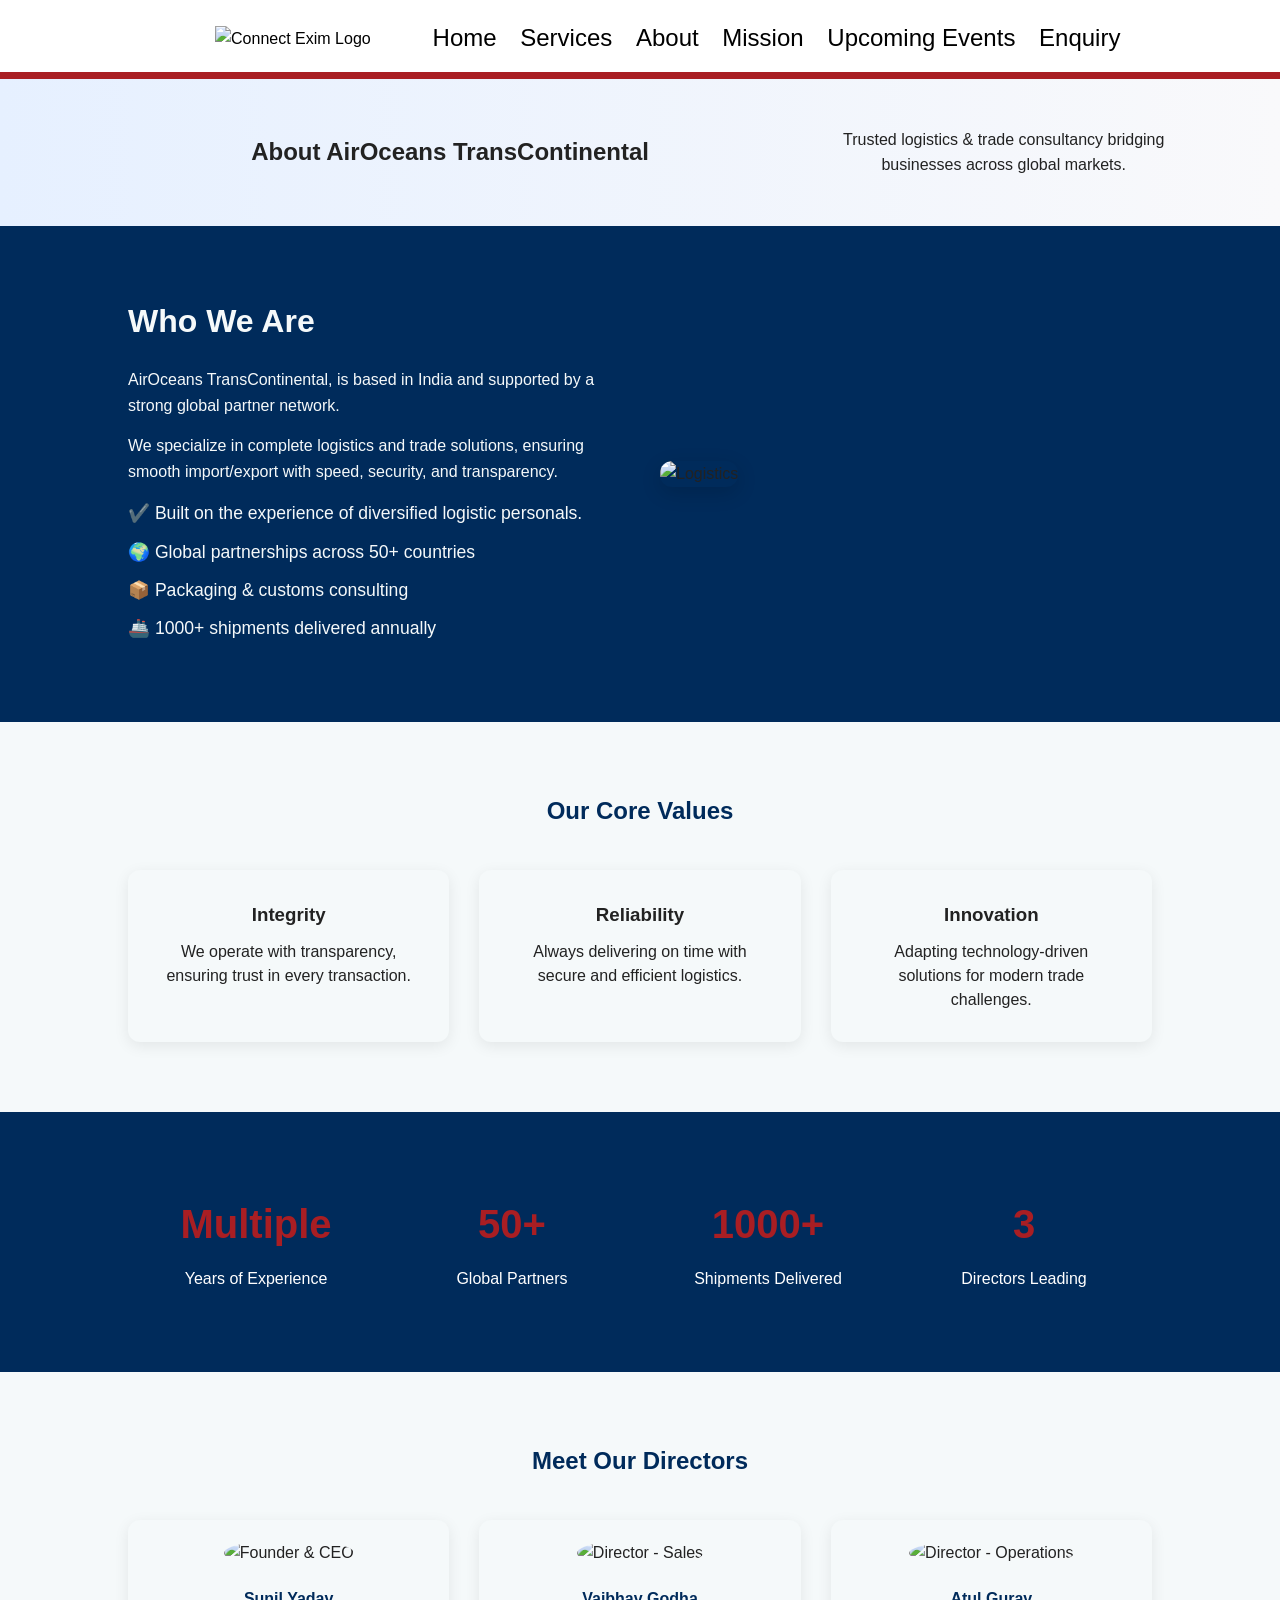
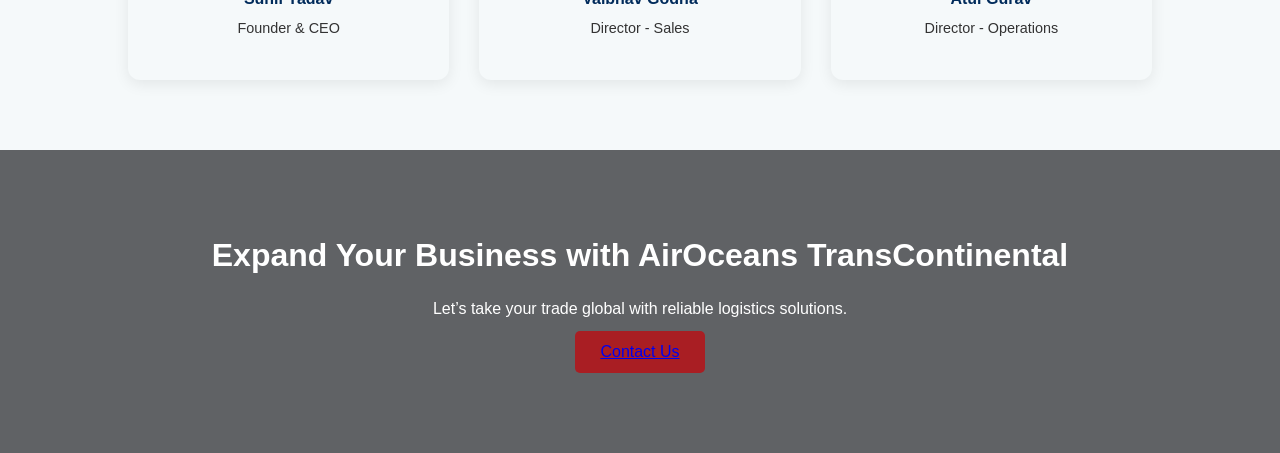
==== about.html @ a8731d44 "Add files via upload" ====
<!DOCTYPE html>
<html lang="en">
<head>
  <meta charset="UTF-8">
  <meta name="viewport" content="width=device-width, initial-scale=1.0">
  <link rel="icon" type="image/png" href="images/logo-white123.png">
  <title>About | AirOceans</title>
  <link rel="stylesheet" href="styles.css">
</head>
<body>

  <!-- HEADER -->
  <header class="site-header">
    <div class="brand">
      <div class="logo">CE</div>
      <div class="logo2">
        <img src="images/logo.png" alt="Connect Exim Logo">
      </div>
    </div>
    <nav>
      <a href="index.html">Home</a>
      <a href="services.html">Services</a>
      <a href="about.html">About</a>
      <a href="mission.html">Mission</a>
      <a href="upcoming-events.html">Upcoming Events</a>
      <a href="enquiry.html">Enquiry</a>
    </nav>
  </header>

  <!-- HERO -->
  <section class="hero">
    <h1>About AirOceans TransContinental</h1>
    <p>Trusted logistics & trade consultancy bridging businesses across global markets.</p>
  </section>

  <!-- ABOUT -->
  <section class="about-container">
    <div class="about-text">
      <h2>Who We Are</h2>
      <p>AirOceans TransContinental, is based in India and supported by a strong global partner network.</p>
      <p>We specialize in complete logistics and trade solutions, ensuring smooth import/export with speed, security, and transparency.</p>
      <ul>
        <li>✔️ Built on the experience of diversified logistic personals.</li>
        <li>🌍 Global partnerships across 50+ countries</li>
        <li>📦 Packaging & customs consulting</li>
        <li>🚢 1000+ shipments delivered annually</li>
      </ul>
    </div>
    <div class="about-img">
      <img src="images/about/logistics.png" alt="Logistics">
    </div>
  </section>

  <!-- VALUES -->
  <section class="values">
    <h2>Our Core Values</h2>
    <div class="value-grid">
      <div class="value-card">
        <h3>Integrity</h3>
        <p>We operate with transparency, ensuring trust in every transaction.</p>
      </div>
      <div class="value-card">
        <h3>Reliability</h3>
        <p>Always delivering on time with secure and efficient logistics.</p>
      </div>
      <div class="value-card">
        <h3>Innovation</h3>
        <p>Adapting technology-driven solutions for modern trade challenges.</p>
      </div>
    </div>
  </section>

  <!-- STATS -->
  <section class="stats">
    <div class="stat-card">
      <h3>Multiple</h3>
      <p>Years of Experience</p>
    </div>
    <div class="stat-card">
      <h3>50+</h3>
      <p>Global Partners</p>
    </div>
    <div class="stat-card">
      <h3>1000+</h3>
      <p>Shipments Delivered</p>
    </div>
    <div class="stat-card">
      <h3>3</h3>
      <p>Directors Leading</p>
    </div>
  </section>

  <!-- TEAM -->
<section class="team">
  <h2>Meet Our Directors</h2>
  <div class="team-members">
    
    <div class="team-card">
      <img src="images/about/Directors/SunilYadav.png" alt="Founder & CEO">
      <h4>Sunil Yadav</h4>
      <p>Founder & CEO</p>
      <p class="extra">
        I am very passionate about my dream to think big and build a great company so that our performance of work to our valued customers itself becomes our testimonial, that we are the best. Our company is professionally managed, and diversity among our employees makes us a vibrant organization. We are customer-centric and eager to serve valued customers beyond their expectations. We continuously compete with ourselves to set new benchmarks.
      </p>
    </div>

    <div class="team-card">
      <img src="images/about/Directors/VaibhavGodha.png" alt="Director - Sales">
      <h4>Vaibhav Godha</h4>
      <p>Director - Sales</p>
      <p class="extra">
        Our focus is clear: to enable you to be more agile and responsive by efficiently fulfilling your logistics requirements. We aspire to become a vital link in your supply chain, positively impacting business bottom lines. We aim to be a trustworthy partner in your growth and success!
      </p>
    </div>

    <div class="team-card">
      <img src="images/about/Directors/AtulGurav.png" alt="Director - Operations">
      <h4>Atul Gurav</h4>
      <p>Director - Operations</p>
      <p></p>
      <p class="extra">
        Being dedicated to advancing logistics business, we focus on addressing customer needs through rugged, efficient, reliable, and economic analysis, in line with the world’s best practices. We maintain continuous interaction with customers to assess emerging requirements and be ready to build long-term business relationships.
      </p>
    </div>

  </div>
</section>


  

  <!-- CTA -->
  <section class="cta">
    <h2>Expand Your Business with AirOceans TransContinental</h2>
    <p>Let’s take your trade global with reliable logistics solutions.</p>
    <button> <a href="enquiry.html">Contact Us</a></button>
  </section>

</body>
</html>
---- styles.css ----
body {
  margin: 0;
  font-family: Arial, sans-serif;
  line-height: 1.6;
}

.site-header {
  background: #004080;
  color: #fff;
  padding: 10px 20px;
  display: flex;
  justify-content: space-between;
  align-items: center;
}

.site-header nav a {
  color: #fff;
  margin: 0 10px;
  text-decoration: none;
}

.site-header nav a.active {
  font-weight: bold;
  border-bottom: 2px solid #ffcc00;
}

.hero {
  text-align: center;
  padding: 50px 20px;
  background: #f5f5f5;
}

footer {
  text-align: center;
  padding: 10px;
  background: #004080;
  color: white;
  margin-top: 20px;
}

.contact-form {
  display: flex;
  flex-direction: column;
  max-width: 400px;
  margin: auto;
}

.contact-form input,
.contact-form textarea {
  margin: 5px 0;
  padding: 10px;
}

.contact-form button {
  background: #004080;
  color: white;
  padding: 10px;
  border: none;
  cursor: pointer;
}

.contact-form button:hover {
  background: #003060;
}

/* Global Reset */
* {
  margin: 0;
  padding: 0;
  box-sizing: border-box;
  font-family: "Segoe UI", sans-serif;
}

body {
  background-color: #EFF4FD;;
  color: #222;
  line-height: 1.6;
}

/* Header */
.site-header {
  display: flex;
  justify-content: space-between;
  align-items: center;
  padding: 150px;
  padding-top: 15px;
  padding-bottom: 10px;
  background: white;
  color: black;
  border-bottom: 7px solid #A91E23;
}

.site-header .brand {
  display: flex;
  align-items: center;
  gap: 0.8rem;
}

.site-header .logo {
  background: white;
  color: #fff;
  font-weight: bold;
  font-size: 1.2rem;
  padding: 0.5rem 0.8rem;
  border-radius: 6px;
}

.logo img {
  height: 90px;   /* adjust size */
  width: auto;    /* keeps proportions */
  object-fit: contain;
}

.logo2 img {
  height: 72px;   /* adjust size */
  width: auto;    /* keeps proportions */
  object-fit: contain;
}


.site-header h1 {
  font-size: 1.2rem;
}

.site-header nav a {
  margin: 0 0.6rem;
  color: black;
  text-decoration: none;
  font-weight: 500;
  transition: 0.3s;
  font-size: 24px;
}

.site-header nav a:hover
{
  color: #ffcc00;
}

/* Hero Section */
.hero {
  display: grid;
  grid-template-columns: 2fr 1fr;
  gap: 2rem;
  padding: 3rem 8%;
  background: linear-gradient(to right, #e6f0ff, #f9f9fb);
  align-items: center;
}

.hero-copy h2 {
  font-size: 2rem;
  margin-bottom: 1rem;
  color: #003366;
}

.hero-copy p {
  margin-bottom: 1.5rem;
}

.hero-copy .chip {
  display: inline-block;
  background: #A91E23;
  color: #fff;
  padding: 0.3rem 0.8rem;
  border-radius: 16px;
  font-size: 0.9rem;
  margin-bottom: 0.8rem;
}

.hero-banner img {
  width: 100%;
  height: auto;        /* keeps aspect ratio */
  max-height: 500px;   /* optional: limits the banner height */
  object-fit: cover;   /* crops nicely if needed */
  display: block;
  padding-top: 6px;
}

.hero-actions {
  display: flex;
  gap: 1rem;
}

.cta1 {
  background: #A91E23;
  color: #fff;
  padding: 0.7rem 1.2rem;
  text-decoration: none;
  border-radius: 6px;
  font-weight: bold;
  transition: 0.3s;
}

.cta1:hover {
  background: #A91E23;
}

.btn-ghost {
  border: 2px solid #003366;
  color: #003366;
  padding: 0.6rem 1.1rem;
  text-decoration: none;
  border-radius: 6px;
  transition: 0.3s;
}

.btn-ghost:hover {
  background: #003366;
  color: #fff;
}

/* Card */
.card-quick {
  background: #003366;
  padding: 1.5rem;
  border-radius: 8px;
  box-shadow: 0 5px 20px rgba(0,0,0,0.1);
}

.card-quick h4 {
  margin-bottom: 1rem;
  color: #003366;
}

/* About Page */
:root {
  --primary: #003366;    /* deep professional blue */
  --secondary: #A91E23;  /* coral-orange for highlights and buttons */
  --light: #fdfdfd;      /* soft white background */
  --accent: #A91E23;     /* teal for small highlights/icons */
  --dark: #1a1a1a;       /* dark text for readability */
}

/* ABOUT */
.about-container {
  display: grid;
  grid-template-columns: 1fr 1fr;
  align-items: center;
  gap: 40px;
  padding: 70px 10%;
  background-color: var(--primary);
}
.about-text h2 {
  color: var(--light);
  font-size: 2rem;
  margin-bottom: 20px;
}
.about-text p {
  margin-bottom: 15px;
  line-height: 1.6;
  color: var(--light);
}
.about-text ul {
  list-style: none;
  padding: 0;
}
.about-text ul li {
  margin: 10px 0;
  font-size: 1.1rem;
  color: var(--light);
}
.about-img img {
  width: 100%;
  border-radius: 12px;
  box-shadow: 0 6px 20px rgba(0,0,0,0.15);
}

/* VALUES */
.values {
  background: var(--light);
  padding: 70px 10%;
  text-align: center;
}
.values h2 {
  color: var(--primary);
  margin-bottom: 40px;
}
.value-grid {
  display: flex;
  gap: 30px;
  flex-wrap: wrap;
  justify-content: center;
}
.value-card {
  flex: 1;
  min-width: 250px;
  background: #f5f9fa;
  padding: 30px;
  border-radius: 12px;
  transition: 0.3s;
  box-shadow: 0 4px 15px rgba(0,0,0,0.08);
}
.value-card:hover {
  background: var(--accent);
  color: #fff;
  transform: translateY(-5px);
}
.value-card h3 {
  margin-bottom: 10px;
}
.value-card p {
  line-height: 1.5;
}

/* STATS */
.stats {
  background: var(--primary);
  color: #fff;
  padding: 60px 10%;
  display: flex;
  justify-content: space-around;
  flex-wrap: wrap;
  text-align: center;
}
.stat-card {
  flex: 1;
  min-width: 200px;
  margin: 20px;
}
.stat-card h3 {
  font-size: 2.5rem;
  margin-bottom: 10px;
  color: var(--secondary);
}
.stat-card p {
  font-size: 1rem;
}

/* TEAM */
:root {
  --primary: #002b5b;
  --dark: #333;
  --light: #f5f9fa;
}

/* TEAM SECTION */
.team {
  padding: 70px 10%;
  background: var(--light);
  text-align: center;
}
.team h2 {
  margin-bottom: 40px;
  color: var(--primary);
}

/* TEAM MEMBERS GRID */
.team-members {
  display: grid;
  grid-template-columns: repeat(auto-fit, minmax(220px, 1fr));
  gap: 30px;
  transition: all 0.3s ease;
}

/* TEAM CARD */
.team-card {
  background: #f5f9fa;
  padding: 20px;
  border-radius: 12px;
  box-shadow: 0 4px 15px rgba(0,0,0,0.08);
  transition: transform 0.3s, box-shadow 0.3s, opacity 0.3s;
  position: relative;
  overflow: hidden;
  text-align: center;
}

/* IMAGE & TEXT */
.team-card img {
  width: 200px;   /* larger by default */
  height: 200px;  /* larger by default */
  border-radius: 50%;
  margin-bottom: 15px;
}
.team-card h4 {
  margin: 5px 0;
  color: var(--primary);
}
.team-card p {
  font-size: 0.9rem;
  margin-bottom: 10px;
  color: var(--dark);
}

/* EXTRA DETAILS - HIDDEN BY DEFAULT */
.team-card p.extra {
  font-size: 0.85rem;
  color: #555;
  max-height: 0;
  overflow: hidden;
  opacity: 0;
  transition: max-height 0.4s ease, opacity 0.4s ease;
  text-align: justify;
}

/* HOVER EFFECT */
.team-card:hover {
  transform: scale(1.15);  /* grow hovered card */
  box-shadow: 0 6px 20px rgba(0,0,0,0.15);
  z-index: 2;
}

/* SHOW FULL EXTRA DETAILS ON HOVER */
.team-card:hover p.extra {
  max-height: none;  /* display entire content */
  opacity: 1;
}

/* SHRINK OTHER CARDS MORE */
.team-members:hover .team-card:not(:hover) {
  transform: scale(0.85);
  opacity: 0.6;
}


/* CTA */
.cta {
  background: linear-gradient(rgba(0,0,0,0.6), rgba(0,0,0,0.6)),
              url('images/Gemini_Generated_Image_unb4iyunb4iyunb4.png') center/cover no-repeat;
  padding: 80px 10%;
  text-align: center;
  color: #fff;
  transition: background-color 1.4s;
}

.cta:hover {
  background-color: #003366; /* overlay color on hover */
}

.cta h2 {
  font-size: 2rem;
  margin-bottom: 15px;
}
.cta button {
  padding: 12px 25px;
  background: var(--secondary);
  color: #fff;
  border: none;
  border-radius: 5px;
  font-size: 1rem;
  cursor: pointer;
  transition: 0.7s;
  margin-top: 10px;
}
.cta button:hover {
  background-color: var(--primary);;
}

/* RESPONSIVE */
@media (max-width: 768px) {
  .about-container {
    grid-template-columns: 1fr;
    text-align: center;
  }
  .about-text ul {
    text-align: left;
  }
  .stats {
    flex-direction: column;
  }
}


/* Services Section */

.service-card {
  display: block;                /* makes link behave like a card */
  background: #fff;
  padding: 20px;
  border-radius: 12px;
  text-decoration: none;         /* remove underline */
  color: inherit;                /* use normal text color */
  box-shadow: 0 4px 10px rgba(0,0,0,0.1);
  transition: transform 0.2s ease, box-shadow 0.2s ease;
}

.service-card:hover {
  transform: translateY(-5px);
  box-shadow: 0 8px 20px rgba(0,0,0,0.15);
}

.services {
  padding: 3rem 8%;
  background: #f9f9f9; /* subtle background to make cards pop */
}

.services h2 {
  text-align: center;
  margin-bottom: 2rem;
  color: #003366;
  font-size: 2rem;
  font-weight: 700;
}

/* Services Grid */
.service-grid {
  display: grid;
  grid-template-columns: repeat(auto-fit, minmax(260px, 1fr));
  gap: 2rem;
  margin: 2rem 0;
  padding: 0 1rem;
}

/* Service Card */
.service-card {
  background: #A91E23;
  padding: 2rem 1.5rem;
  border-radius: 16px;
  box-shadow: 0 6px 18px rgba(0, 0, 0, 0.08);
  text-align: center;
  transition: transform 0.35s ease, box-shadow 0.35s ease;
  cursor: pointer;
  position: relative;
  overflow: hidden;
}

/* Hover effect */
.service-card:hover {
  transform: translateY(-10px);
  box-shadow: 0 12px 28px rgba(0, 0, 0, 0.15);
}

/* Decorative hover border glow */
.service-card::before {
  content: "";
  position: absolute;
  inset: 0;
  border-radius: 16px;
  padding: 2px;
  background: linear-gradient(135deg, #0056b3, #00bcd4);
  -webkit-mask: linear-gradient(#fff 0 0) content-box, linear-gradient(#fff 0 0);
  -webkit-mask-composite: destination-out;
  mask-composite: exclude;
  opacity: 0;
  transition: opacity 0.4s ease;
}

.service-card:hover::before {
  opacity: 1;
}

/* Subtle gradient overlay */
.service-card::after {
  content: "";
  position: absolute;
  inset: 0;
  border-radius: 16px;
  background: linear-gradient(to bottom, rgba(0,0,0,0.15), rgba(0,0,0,0.35));
  opacity: 0.6;
  pointer-events: none;
}

/* Images */
.service-card img.service-icon {
  width: 100%;
  height: 180px;
  object-fit: cover;
  margin-bottom: 1.2rem;
  border-radius: 12px;
  transition: transform 0.35s ease, filter 0.35s ease;
  z-index: 1;
  position: relative;
}

.service-card:hover img.service-icon {
  transform: scale(1.08);
  filter: brightness(1.05);
}

/* Titles */
.service-card h3 {
  margin-bottom: 0.6rem;
  color: #fff;
  font-size: 1.5rem;
  font-weight: 700;
  letter-spacing: 0.5px;
  position: relative;
  z-index: 2;
}

/* Description */
.service-card p {
  font-size: 1rem;
  color: #f5f5f5;
  line-height: 1.6;
  margin: 0 auto 1.5rem;
  max-width: 90%;
  position: relative;
  z-index: 2;
}

/* CTA Button */
.service-card a.btn {
  display: inline-block;
  background: #00bcd4;
  color: #fff;
  font-weight: 600;
  padding: 0.6rem 1.4rem;
  border-radius: 30px;
  text-decoration: none;
  transition: background 0.3s ease, transform 0.3s ease;
  z-index: 2;
  position: relative;
}

.service-card a.btn:hover {
  background: #0056b3;
  transform: translateY(-3px);
}



/* Mission */
.mission {
  padding: 3rem 8%;
  text-align: center;
}

.mission h2 {
  color: #003366;
  margin-bottom: 1rem;
}

/* Responsive */
@media (max-width: 640px) {
  .footer-container {
    grid-template-columns: 1fr;
    text-align: center;
  }

  .legal-logo {
    margin: 0.3rem auto;
  }
}

/* Enquiry / Contact Form */
.contact-section {
  max-width: 1100px;
  margin: 3rem auto;
  display: grid;
  grid-template-columns: 1fr 400px;
  gap: 2rem;
  padding: 0 8%;
}

.contact-form {
  background: #fff;
  padding: 2rem;
  border-radius: 10px;
  box-shadow: 0 4px 12px rgba(0,0,0,0.08);
  display: flex;
  flex-direction: column;
  gap: 1rem;
}

.contact-form h3 {
  color: #003366;
  margin-bottom: 1rem;
  font-size: 1.5rem;
}

.contact-form label {
  font-weight: 600;
  margin-bottom: 0.3rem;
  display: block;
}

.contact-form input,
.contact-form textarea,
.contact-form select {
  width: 100%;
  padding: 0.8rem 1rem;
  border: 1px solid #ccc;
  border-radius: 6px;
  font-size: 0.95rem;
  transition: 0.2s;
}

.contact-form input:focus,
.contact-form textarea:focus,
.contact-form select:focus {
  border-color: #A91E23;
  outline: none;
  box-shadow: 0 0 0 2px rgba(255,102,0,0.15);
}

.contact-form textarea {
  min-height: 120px;
  resize: vertical;
}

.contact-form .form-actions {
  display: flex;
  gap: 1rem;
  margin-top: 0.5rem;
}

.contact-form button {
  padding: 0.8rem 1.2rem;
  font-weight: bold;
  border-radius: 6px;
  border: none;
  cursor: pointer;
  transition: 0.3s;
}

.contact-form .btn-submit {
  background: #A91E23;
  color: #fff;
}

.contact-form .btn-submit:hover {
  background: #e65500;
}

.contact-form .btn-reset {
  background: transparent;
  border: 2px solid #003366;
  color: #003366;
}

.contact-form .btn-reset:hover {
  background: #003366;
  color: #fff;
}

.contact-info {
  background: #003366;
  color: white;
  border-radius: 10px;
  padding: 1.5rem;
  display: flex;
  flex-direction: column;
  gap: 1rem;
}

.contact-info h4 {
  color: #003366;
  margin-bottom: 0.5rem;
}

.contact-info a {
  color: #003366;
  text-decoration: none;
}

.contact-info a:hover {
  text-decoration: underline;
}

.map {
  width: 100%;
  height: 200px;
  border-radius: 8px;
  background: linear-gradient(to bottom, #dce6ff, #fff);
  display: flex;
  align-items: center;
  justify-content: center;
  color: #6b7280;
  font-weight: 600;
  margin-top: 1rem;
}

/* Responsive */
@media (max-width: 980px) {
  .contact-section {
    grid-template-columns: 1fr;
  }
}

/* Footer */
.footer-divider {
  display: flex;
  justify-content: center;
  align-items: center;
  flex-wrap: wrap;             /* makes logos wrap on smaller screens */
  gap: 2rem;
  padding: 1rem 0;
  background: #fff;            /* white background */
  border-top: 2px solid #ccc;  /* optional light gray line */
  border-bottom: 2px solid #ccc;           /* match footer background */
}

.footer-divider img {
  height: 50px;                /* adjust logo size */
  object-fit: contain;
  filter: none;                /* show logos in original colors */
  transition: transform 0.3s ease;
}

.footer-divider img:hover {
  transform: scale(1.1);       /* zoom on hover */
}

/* Footer container layout */
.footer-container {
  display: grid;
  grid-template-columns: repeat(auto-fit, minmax(200px, 1fr));
  gap: 2rem;
  max-width: 1200px;
  margin: auto;
  padding: 3rem 8%;
  background: #004080;
  color: #fff;
}

/* Footer headings */
.footer-column h4 {
  font-size: 1rem;
  margin-bottom: 0.8rem;
  color: #fff;
  padding-top: 20px;
}

/* Footer text & links */
.footer-column p,
.footer-column a {
  font-size: 0.9rem;
  margin-bottom: 0.4rem;
  color: #fff;
  text-decoration: none;
}

.footer-column a:hover {
  color: #ff6600;
}

/* Brand logo */
.footer-logo {
  width: 300px;
  height: auto;
  margin-bottom: 1rem;
  border-radius: 20px;
}

/* Legal logos */
.legal-logo {
  width: 120px;
  margin: 0.4rem 0.4rem 0 0;
}

/* Footer bottom */
.footer-bottom {
  text-align: center;
  padding: 10px;
  margin-top: 1rem;
  font-size: 0.85rem;
  color: #dbeafe;
}

/* Social icons */
.social-icons {
  margin-top: 0.5rem;
  font-size: 1.9rem;
  color: #fff;
}


/* Slider Section */
.slider {
  position: relative;
  max-width: 100%;
  margin: 7px auto;
  overflow: hidden;
  border-radius: 12px;
  box-shadow: 0 4px 15px rgba(0,0,0,0.2);
}

.slides {
  display: flex;
  transition: transform 0.6s ease-in-out;
  width: 100%;
}

.slide {
  min-width: 100%;
  max-height: 530px;       /* limit slide box height */
  height: 100%;
  box-sizing: border-box;
  display: flex;              
  justify-content: center;    
  align-items: center;        
  overflow: hidden;          /* crop anything overflowing */
}

.slide img {
  width: 98%;
  height: 100%;
  object-fit: cover;        /* keeps image proportional */
  border-radius: 12px;
}


/* Prev / Next buttons */
.slider button {
  position: absolute;
  top: 50%;
  transform: translateY(-50%);
  background: rgba(0,0,0,0.5);
  border: none;
  color: white;
  padding: 12px;
  font-size: 22px;
  cursor: pointer;
  border-radius: 50%;
  z-index: 2;
  transition: background 0.3s;
}

.slider button:hover {
  background: rgba(0,0,0,0.8);
}

.prev { left: 10px; }
.next { right: 10px; }


/* Minimal Journey Section */
.journey {
  background: linear-gradient(120deg, #f8faff, #eaf2ff);
  text-align: center;
  padding: 4rem 8%;
  color: #003366;
}

.journey h2 {
  color: #A91E23;
  font-size: 2rem;
  font-weight: 700;
  margin-bottom: 1rem;
}

.journey p {
  font-size: 1.05rem;
  max-width: 700px;
  margin: 0 auto 2rem;
  color: #003366;
}

.journey-btn {
  display: inline-block;
  background: #A91E23;
  color: white;
  padding: 12px 28px;
  border-radius: 6px;
  font-weight: 600;
  text-decoration: none;
  transition: background 0.3s ease;
}

.journey-btn:hover {
  background: #7e1417;
}
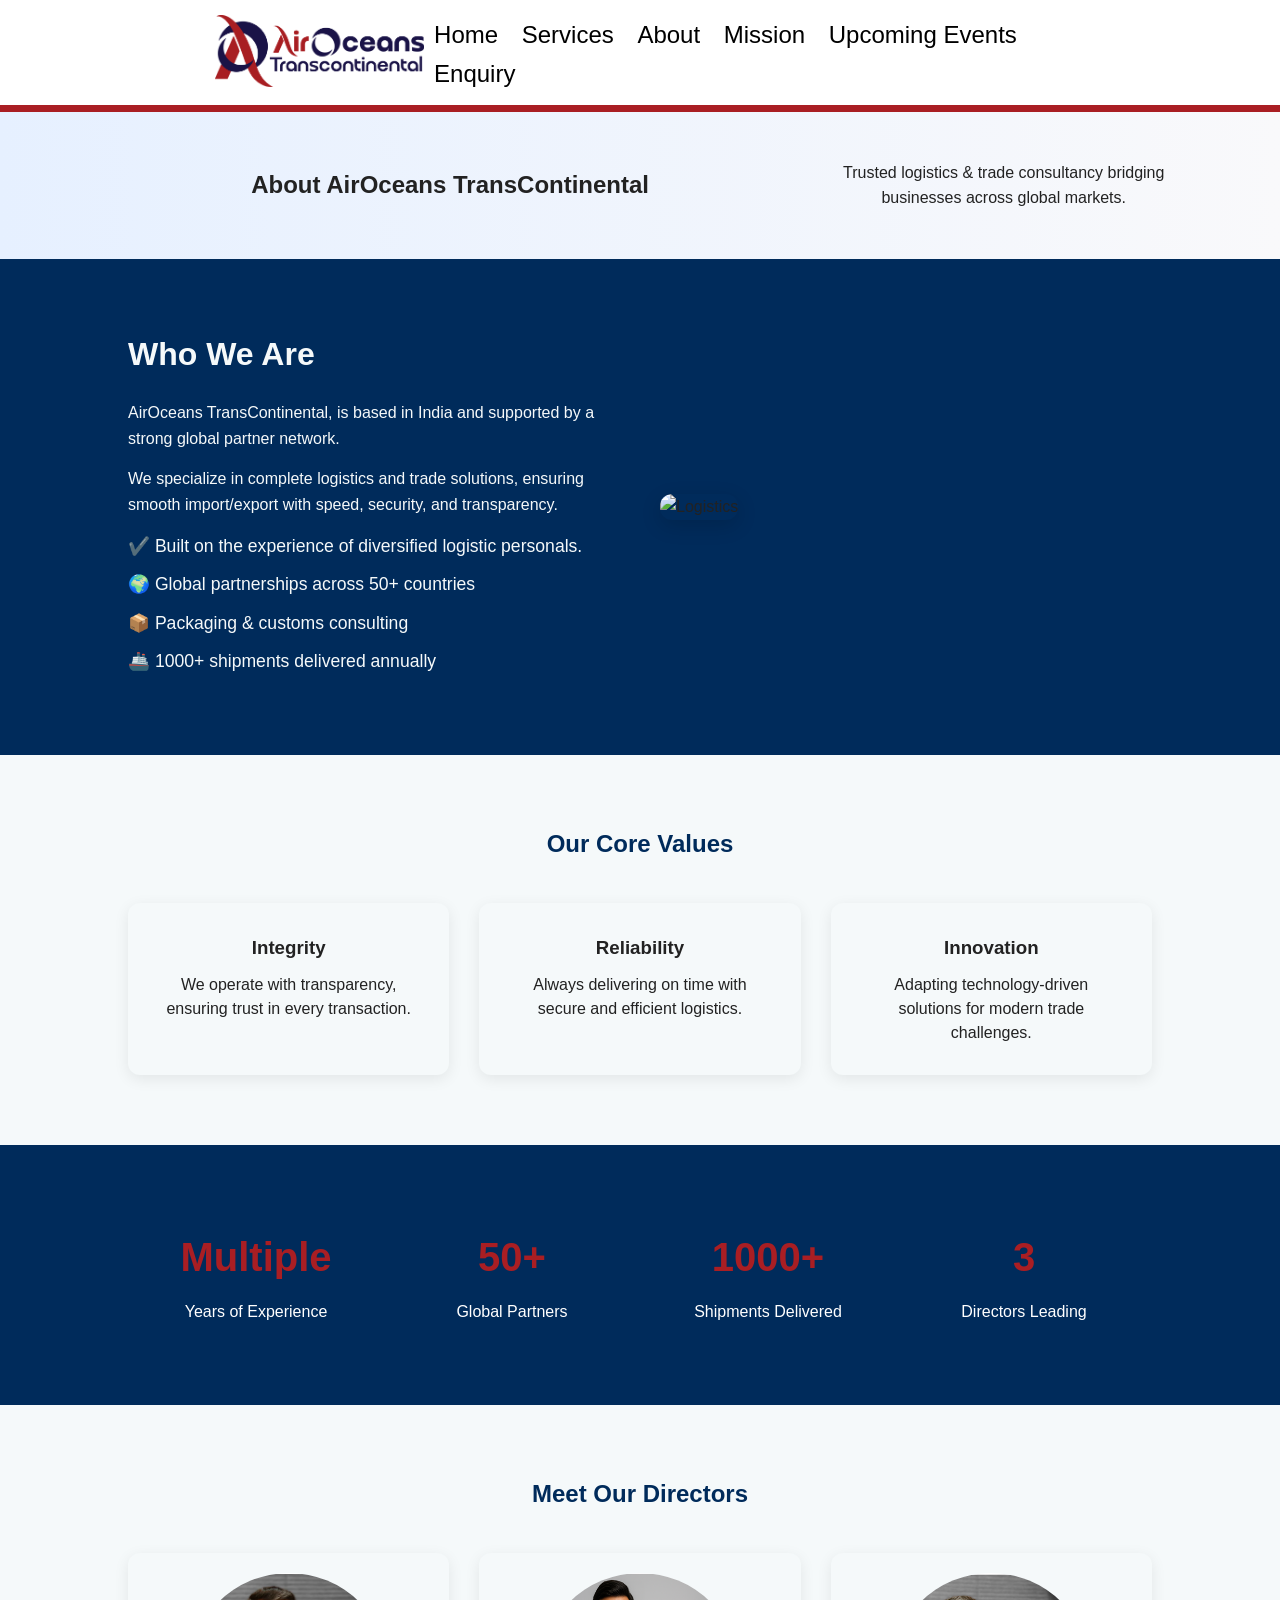
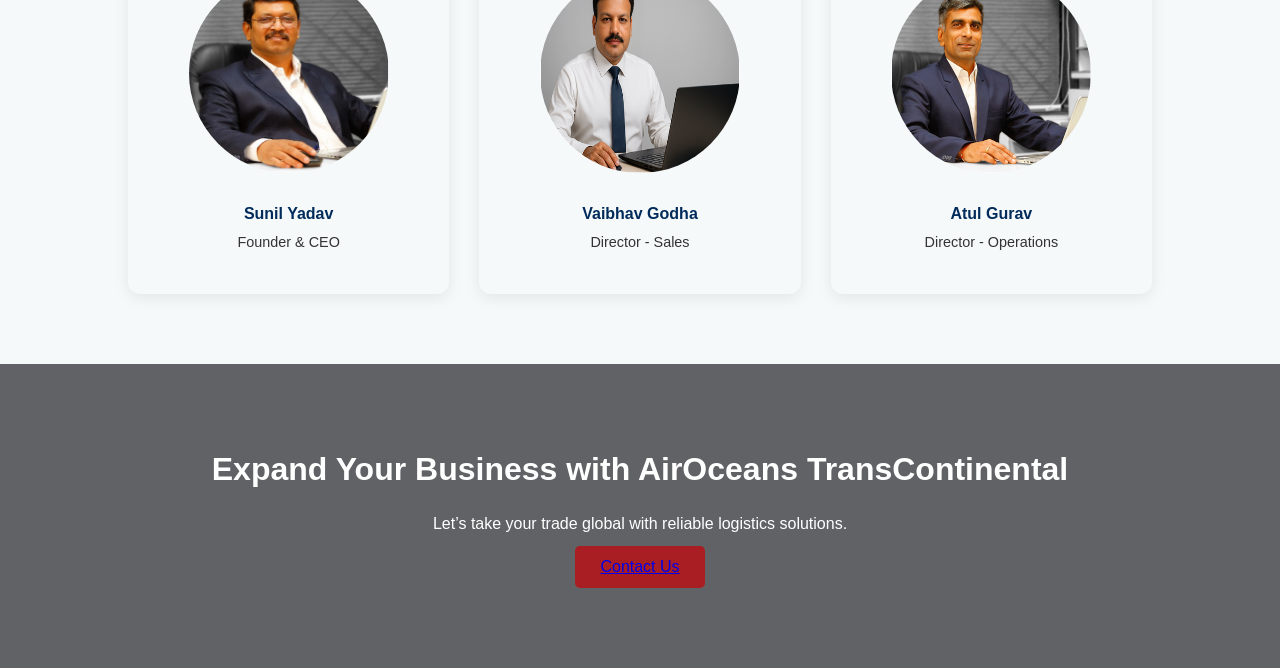
==== commit 381e00de: "Update about.html" ====
--- a/about.html
+++ b/about.html
@@ -47,7 +47,7 @@
       </ul>
     </div>
     <div class="about-img">
-      <img src="images/about/logistics.png" alt="Logistics">
+      <img src="about/logistics.png" alt="Logistics">
     </div>
   </section>
 
@@ -96,7 +96,7 @@
   <div class="team-members">
     
     <div class="team-card">
-      <img src="images/about/Directors/SunilYadav.png" alt="Founder & CEO">
+      <img src="about/Directors/SunilYadav.png" alt="Founder & CEO">
       <h4>Sunil Yadav</h4>
       <p>Founder & CEO</p>
       <p class="extra">
@@ -105,7 +105,7 @@
     </div>
 
     <div class="team-card">
-      <img src="images/about/Directors/VaibhavGodha.png" alt="Director - Sales">
+      <img src="about/Directors/VaibhavGodha.png" alt="Director - Sales">
       <h4>Vaibhav Godha</h4>
       <p>Director - Sales</p>
       <p class="extra">
@@ -114,7 +114,7 @@
     </div>
 
     <div class="team-card">
-      <img src="images/about/Directors/AtulGurav.png" alt="Director - Operations">
+      <img src="about/Directors/AtulGurav.png" alt="Director - Operations">
       <h4>Atul Gurav</h4>
       <p>Director - Operations</p>
       <p></p>
@@ -138,3 +138,4 @@
 
 </body>
 </html>
+
